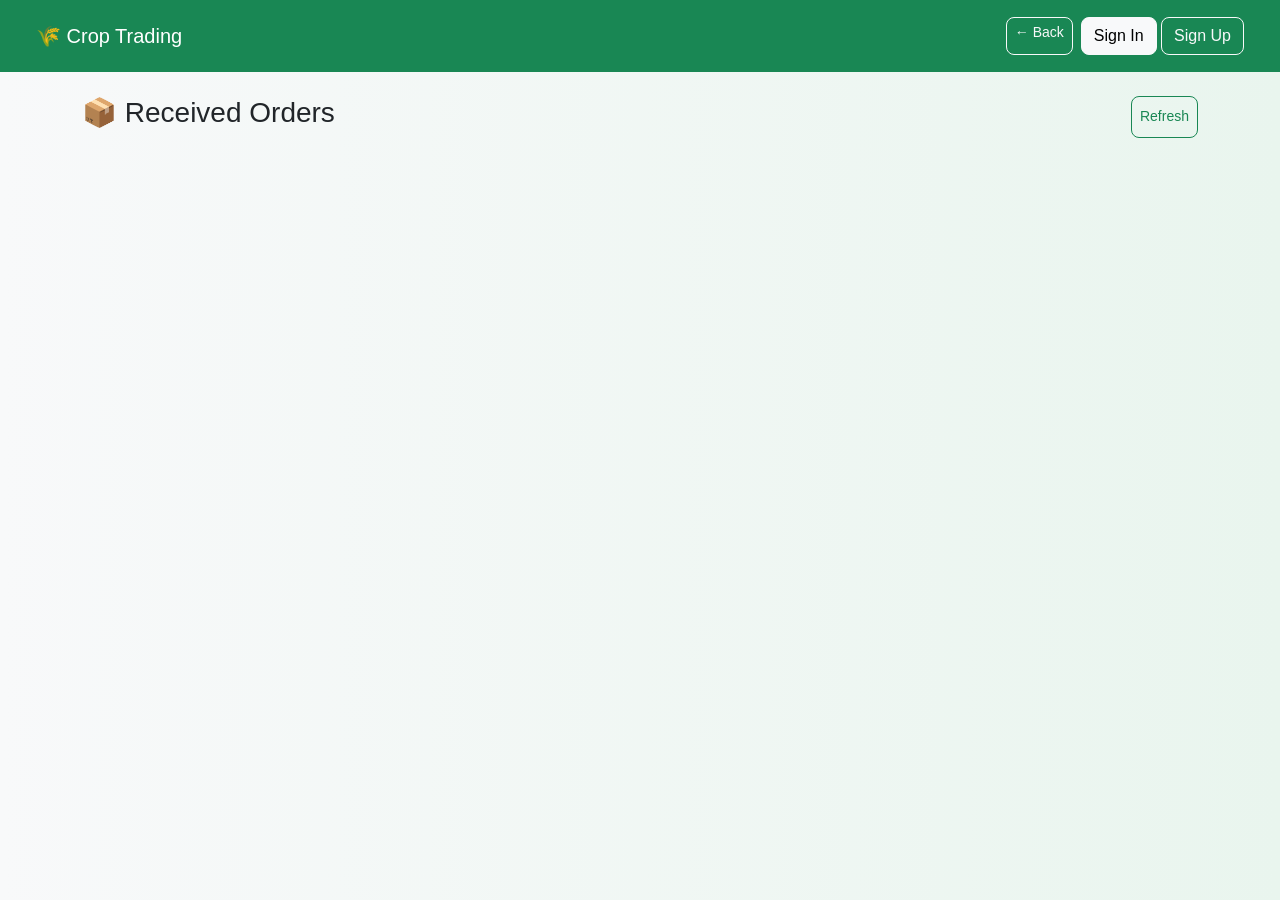
==== frontend/farmer-orders.html @ 573616f2 "Added farmer orders UI + login fix + navbar update" ====
<!DOCTYPE html>
<html>

<head>
    <title>Farmer Orders</title>

    <link href="https://cdn.jsdelivr.net/npm/bootstrap@5.3.3/dist/css/bootstrap.min.css" rel="stylesheet">
    <link rel="stylesheet" href="css/farmer.css">
</head>

<body onload="initPage()">

    <!-- NAVBAR -->
    <nav class="navbar navbar-dark bg-success px-4 py-3">
        <div class="container-fluid">

            <a class="navbar-brand" href="farmer.html">🌾 Crop Trading</a>

            <div class="ms-auto d-flex gap-2">

                <a href="farmer.html" class="btn btn-outline-light btn-sm">
                    ← Back
                </a>

                <div id="nav-right"></div>

            </div>

        </div>
    </nav>

    <!-- MAIN -->
    <div class="container mt-4">

        <div class="d-flex justify-content-between">
            <h3>📦 Received Orders</h3>

            <button class="btn btn-outline-success btn-sm" onclick="loadFarmerOrders()">
                Refresh
            </button>
        </div>

        <div id="farmer-orders" class="row g-4 mt-2"></div>

    </div>

    <script>
        function initPage() {
            loadNavbar();
            loadFarmerOrders();
        }
    </script>

    <script src="js/config.js"></script>    
    <script src="js/auth.js"></script>
    <script src="js/farmerOrders.js"></script>

</body>

</html>
---- frontend/css/farmer.css ----
body {
    font-family: 'Poppins', sans-serif;
    background: linear-gradient(to right, #f8f9fa, #e9f5ee);
}

.card {
    border: none;
    border-radius: 12px;
    transition: 0.3s;
}

.card:hover {
    transform: translateY(-5px);
}

.form-control {
    border-radius: 8px;
}

.btn {
    border-radius: 8px;
}

.dropdown-menu {
    width: 220px;
    border-radius: 10px;
}
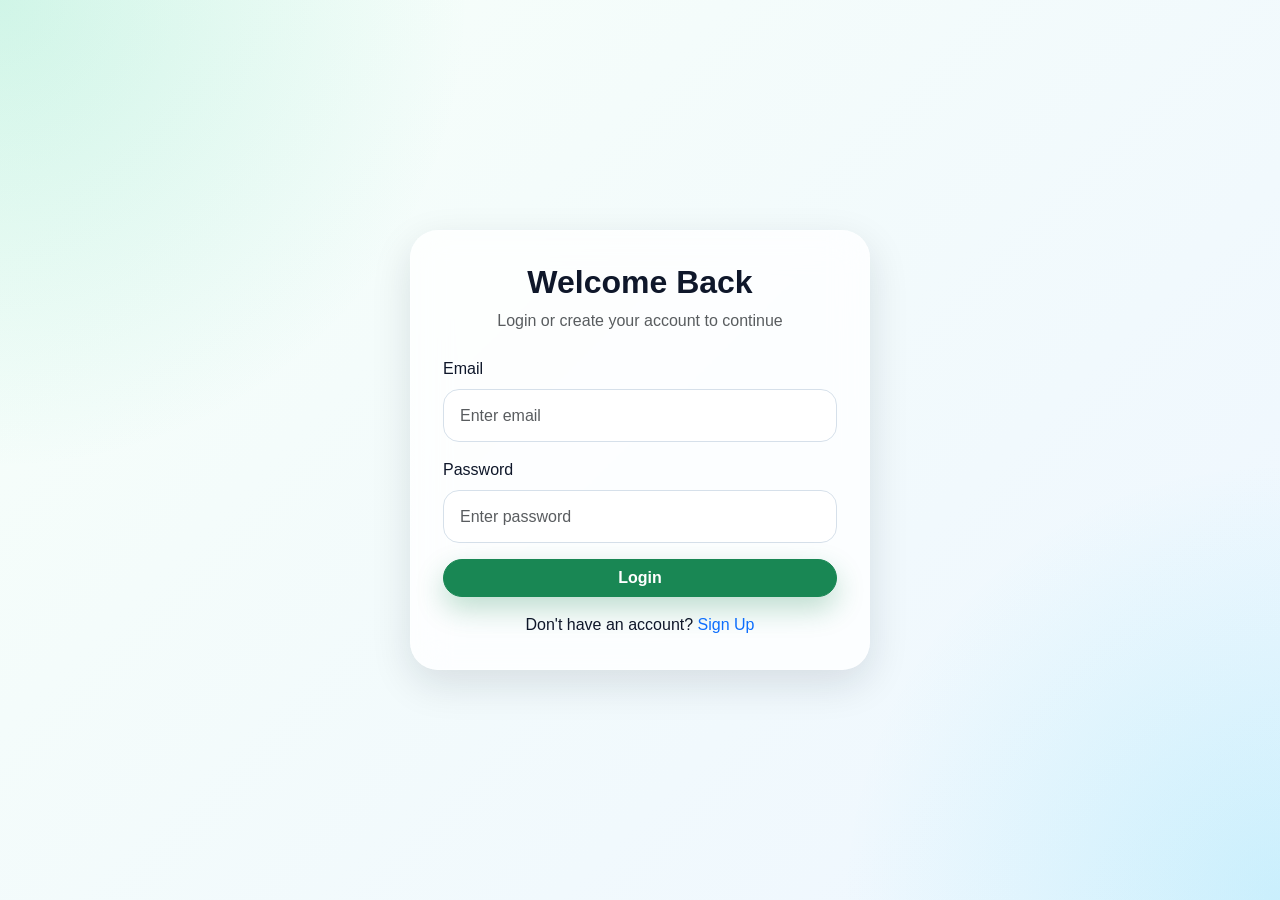
==== commit 9ca285e4: "fix: update farmer and salesman order flows Fix farmer order approval and rejection flow. Update fro" ====
--- a/frontend/farmer-orders.html
+++ b/frontend/farmer-orders.html
@@ -1,60 +1,66 @@
 <!DOCTYPE html>
-<html>
+<html lang="en">
 
 <head>
-    <title>Farmer Orders</title>
-
-    <link href="https://cdn.jsdelivr.net/npm/bootstrap@5.3.3/dist/css/bootstrap.min.css" rel="stylesheet">
-    <link rel="stylesheet" href="css/farmer.css">
+  <meta charset="UTF-8" />
+  <meta name="viewport" content="width=device-width, initial-scale=1.0" />
+  <title>Farmer Orders</title>
+  <link href="https://cdn.jsdelivr.net/npm/bootstrap@5.3.3/dist/css/bootstrap.min.css" rel="stylesheet">
+  <link href="https://unpkg.com/aos@2.3.1/dist/aos.css" rel="stylesheet">
+  <link rel="stylesheet" href="css/style.css">
 </head>
 
-<body onload="initPage()">
+<body onload="checkFarmer()">
+  <nav class="navbar navbar-expand-lg navbar-dark sticky-top navbar-glass shadow">
+    <div class="container">
+      <a class="navbar-brand fw-bold" href="index.html">🌾 Crop Trading</a>
+      <div id="nav-right"></div>
+    </div>
+  </nav>
 
-    <!-- NAVBAR -->
-    <nav class="navbar navbar-dark bg-success px-4 py-3">
-        <div class="container-fluid">
+  <header class="page-header">
+    <div class="container">
+      <div class="glass-card p-4" data-aos="fade-up">
+        <span class="badge badge-soft-success rounded-pill px-3 py-2">Farmer Orders</span>
+        <h1 class="page-title mt-3">Incoming Orders</h1>
+        <p class="page-subtitle mb-0">Accept or reject incoming requests from salesmen and manage stock efficiently.</p>
+      </div>
+    </div>
+  </header>
 
-            <a class="navbar-brand" href="farmer.html">🌾 Crop Trading</a>
+  <section class="section-space pt-4">
+    <div class="container">
+      <div class="row g-4" id="farmer-orders"></div>
+    </div>
+  </section>
 
-            <div class="ms-auto d-flex gap-2">
+  <footer class="footer text-center">
+    <div class="container">Farmer Orders • Crop Trading Platform</div>
+  </footer>
 
-                <a href="farmer.html" class="btn btn-outline-light btn-sm">
-                    ← Back
-                </a>
+  <div class="toast-container position-fixed top-0 end-0 p-3">
+    <div id="liveToast" class="toast align-items-center text-white border-0 bg-success" role="alert">
+      <div class="d-flex">
+        <div class="toast-body" id="toast-message">Done</div>
+        <button type="button" class="btn-close btn-close-white me-2 m-auto" data-bs-dismiss="toast"></button>
+      </div>
+    </div>
+  </div>
 
-                <div id="nav-right"></div>
-
-            </div>
-
-        </div>
-    </nav>
-
-    <!-- MAIN -->
-    <div class="container mt-4">
-
-        <div class="d-flex justify-content-between">
-            <h3>📦 Received Orders</h3>
-
-            <button class="btn btn-outline-success btn-sm" onclick="loadFarmerOrders()">
-                Refresh
-            </button>
-        </div>
-
-        <div id="farmer-orders" class="row g-4 mt-2"></div>
-
-    </div>
-
-    <script>
-        function initPage() {
-            loadNavbar();
-            loadFarmerOrders();
-        }
-    </script>
-
-    <script src="js/config.js"></script>    
-    <script src="js/auth.js"></script>
-    <script src="js/farmerOrders.js"></script>
-
+  <script src="https://cdn.jsdelivr.net/npm/bootstrap@5.3.3/dist/js/bootstrap.bundle.min.js"></script>
+  <script src="https://unpkg.com/aos@2.3.1/dist/aos.js"></script>
+  <script src="js/config.js"></script>
+  <script src="js/auth.js"></script>
+  <script src="js/navbar.js"></script>
+  <script src="js/notification.js"></script>
+  <script src="js/crops.js"></script>
+  <script src="js/farmerOrders.js"></script>
+  <script>
+    AOS.init({ duration: 900, once: true });
+    loadNavbar();
+    loadFarmerOrders();
+    loadStats();
+  </script>
 </body>
 
 </html>
--- a/frontend/css/style.css
+++ b/frontend/css/style.css
@@ -0,0 +1,322 @@
+@import url("https://cdn.jsdelivr.net/npm/bootstrap-icons@1.11.3/font/bootstrap-icons.css");
+
+:root {
+  --primary: #198754;
+  --primary-2: #20c997;
+  --primary-3: #0dcaf0;
+  --dark: #0f172a;
+  --dark-2: #1e293b;
+  --muted: #64748b;
+  --light: rgba(255, 255, 255, 0.78);
+  --line: rgba(255, 255, 255, 0.28);
+  --shadow: 0 14px 40px rgba(15, 23, 42, 0.12);
+  --shadow-lg: 0 18px 50px rgba(15, 23, 42, 0.18);
+  --radius: 24px;
+  --radius-sm: 16px;
+}
+
+* {
+  box-sizing: border-box;
+}
+
+html {
+  scroll-behavior: smooth;
+}
+
+body {
+  font-family: "Segoe UI", Arial, sans-serif;
+  min-height: 100vh;
+  color: var(--dark);
+  background:
+    radial-gradient(circle at top left, rgba(32, 201, 151, 0.18), transparent 30%),
+    radial-gradient(circle at right bottom, rgba(13, 202, 240, 0.16), transparent 28%),
+    linear-gradient(135deg, #f7fff9, #eef6ff);
+}
+
+a {
+  text-decoration: none;
+}
+
+.navbar-glass {
+  background: rgba(25, 135, 84, 0.78) !important;
+  backdrop-filter: blur(12px);
+  -webkit-backdrop-filter: blur(12px);
+}
+
+.glass-card {
+  background: var(--light);
+  border: 1px solid var(--line);
+  backdrop-filter: blur(18px);
+  -webkit-backdrop-filter: blur(18px);
+  box-shadow: var(--shadow);
+  border-radius: var(--radius);
+}
+
+.section-space {
+  padding: 72px 0;
+}
+
+.section-title {
+  font-size: clamp(2rem, 5vw, 3rem);
+  font-weight: 800;
+  margin-bottom: 10px;
+}
+
+.section-subtitle {
+  color: var(--muted);
+  max-width: 700px;
+}
+
+.hero-section {
+  padding: 88px 0 56px;
+}
+
+.hero-title {
+  font-size: clamp(2.5rem, 5vw, 4.8rem);
+  line-height: 1.08;
+  font-weight: 900;
+}
+
+.hero-subtitle {
+  font-size: 1.08rem;
+  color: var(--muted);
+  max-width: 620px;
+}
+
+.text-gradient {
+  background: linear-gradient(135deg, #198754, #20c997, #0dcaf0);
+  -webkit-background-clip: text;
+  background-clip: text;
+  -webkit-text-fill-color: transparent;
+}
+
+.btn-glow {
+  border-radius: 999px;
+  font-weight: 700;
+  box-shadow: 0 12px 28px rgba(25, 135, 84, 0.28);
+  transition: 0.3s ease;
+}
+
+.btn-glow:hover {
+  transform: translateY(-2px);
+  box-shadow: 0 16px 34px rgba(25, 135, 84, 0.36);
+}
+
+.btn-soft {
+  border-radius: 999px;
+  padding-inline: 20px;
+}
+
+.stat-card,
+.feature-card,
+.crop-card,
+.order-card,
+.form-card,
+.chart-card {
+  border-radius: var(--radius);
+  transition: transform 0.35s ease, box-shadow 0.35s ease;
+}
+
+.stat-card:hover,
+.feature-card:hover,
+.crop-card:hover,
+.order-card:hover,
+.form-card:hover,
+.chart-card:hover {
+  transform: translateY(-6px);
+  box-shadow: var(--shadow-lg);
+}
+
+.stat-icon,
+.feature-icon {
+  width: 58px;
+  height: 58px;
+  display: grid;
+  place-items: center;
+  border-radius: 18px;
+  font-size: 1.4rem;
+  color: #fff;
+  background: linear-gradient(135deg, #198754, #20c997);
+  box-shadow: 0 10px 25px rgba(25, 135, 84, 0.24);
+}
+
+.feature-card {
+  padding: 28px;
+  height: 100%;
+}
+
+.stat-card {
+  padding: 1.5rem;
+  height: 100%;
+}
+
+.stat-number {
+  font-size: 2rem;
+  font-weight: 800;
+}
+
+.crop-card img,
+.order-card img {
+  border-top-left-radius: var(--radius);
+  border-top-right-radius: var(--radius);
+}
+
+.crop-image-wrap {
+  position: relative;
+}
+
+.crop-overlay {
+  position: absolute;
+  inset: 0;
+  background: linear-gradient(to top, rgba(15, 23, 42, 0.28), transparent 60%);
+}
+
+.search-panel,
+.form-card,
+.chart-card {
+  padding: 26px;
+}
+
+.form-control,
+.form-select {
+  border-radius: 16px;
+  border: 1px solid #d6e0ea;
+  padding: 0.85rem 1rem;
+  box-shadow: none !important;
+}
+
+.form-control:focus,
+.form-select:focus {
+  border-color: #20c997;
+  box-shadow: 0 0 0 0.2rem rgba(32, 201, 151, 0.15) !important;
+}
+
+.auth-wrap {
+  min-height: 100vh;
+  display: grid;
+  place-items: center;
+  padding: 24px;
+}
+
+.auth-card {
+  width: 100%;
+  max-width: 460px;
+  padding: 2rem;
+  border-radius: 28px;
+}
+
+.page-header {
+  padding: 52px 0 16px;
+}
+
+.page-title {
+  font-size: clamp(2rem, 4vw, 3rem);
+  font-weight: 800;
+}
+
+.page-subtitle {
+  color: var(--muted);
+}
+
+.footer {
+  padding: 30px 0;
+  color: var(--muted);
+}
+
+.toast {
+  border-radius: 16px;
+}
+
+.badge-soft-success {
+  background: rgba(25, 135, 84, 0.12);
+  color: #198754;
+}
+
+.badge-soft-info {
+  background: rgba(13, 202, 240, 0.12);
+  color: #0c7da0;
+}
+
+.badge-soft-warning {
+  background: rgba(255, 193, 7, 0.18);
+  color: #9a6b00;
+}
+
+.floating-badge {
+  animation: floatY 3s ease-in-out infinite;
+}
+
+.blur-orb {
+  position: absolute;
+  border-radius: 50%;
+  filter: blur(40px);
+  opacity: 0.45;
+  z-index: -1;
+}
+
+.orb-1 {
+  width: 180px;
+  height: 180px;
+  background: rgba(32, 201, 151, 0.35);
+  top: -20px;
+  left: -30px;
+}
+
+.orb-2 {
+  width: 160px;
+  height: 160px;
+  background: rgba(13, 202, 240, 0.28);
+  right: -20px;
+  bottom: -30px;
+}
+
+.empty-box {
+  padding: 40px 20px;
+  text-align: center;
+  color: var(--muted);
+}
+
+.table-lite {
+  width: 100%;
+}
+
+.table-lite tr:not(:last-child) {
+  border-bottom: 1px solid rgba(100, 116, 139, 0.14);
+}
+
+.table-lite td {
+  padding: 12px 0;
+}
+
+.quick-links a {
+  min-width: 180px;
+}
+
+@keyframes floatY {
+
+  0%,
+  100% {
+    transform: translateY(0px);
+  }
+
+  50% {
+    transform: translateY(-8px);
+  }
+}
+
+@media (max-width: 768px) {
+  .hero-section {
+    padding-top: 60px;
+  }
+
+  .section-space {
+    padding: 54px 0;
+  }
+
+  .search-panel,
+  .form-card,
+  .chart-card,
+  .feature-card {
+    padding: 20px;
+  }
+}
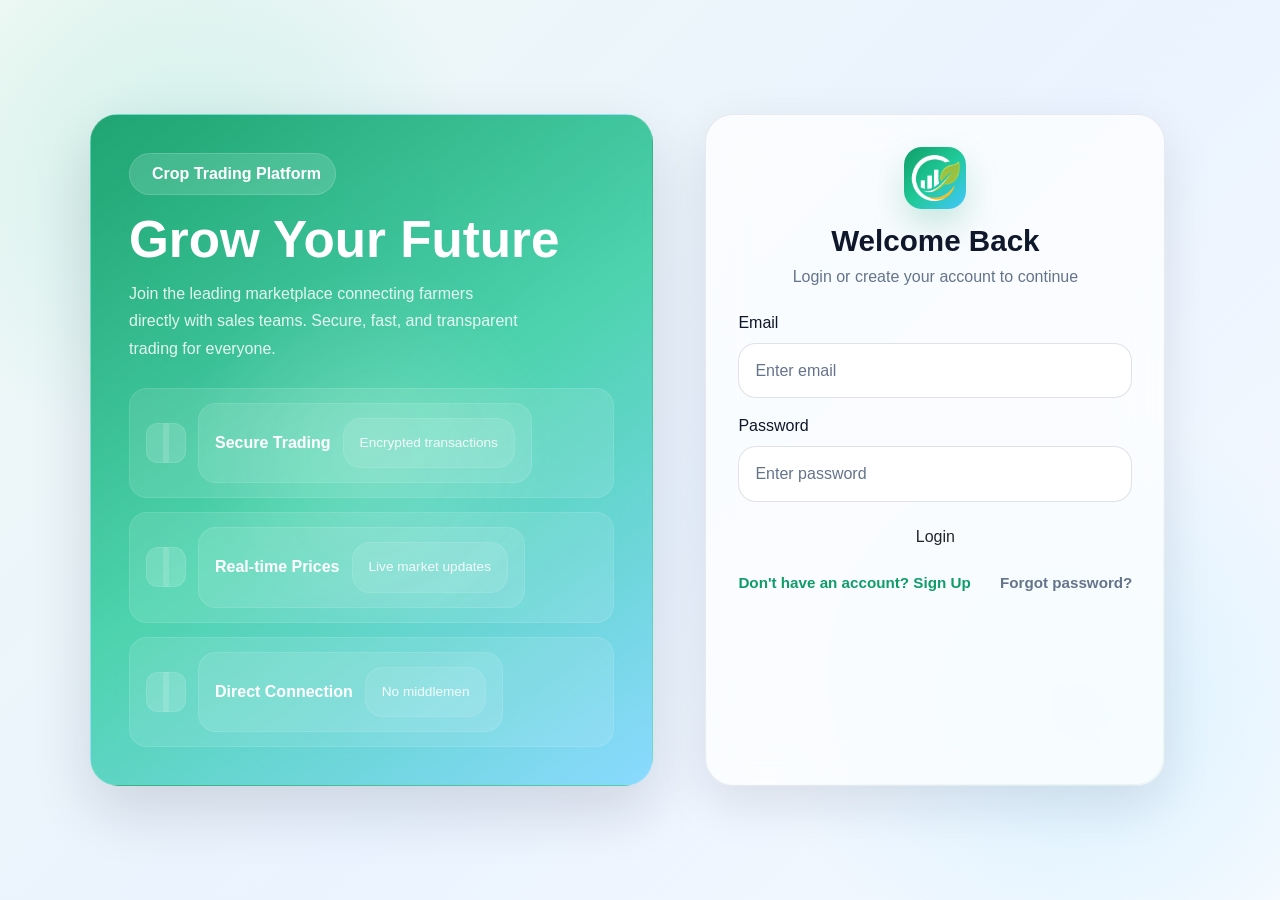
==== commit 1f3d18c0: "feat: Added custom logo & implemented full dark mode with glassy UI effects" ====
--- a/frontend/farmer-orders.html
+++ b/frontend/farmer-orders.html
@@ -5,6 +5,9 @@
   <meta charset="UTF-8" />
   <meta name="viewport" content="width=device-width, initial-scale=1.0" />
   <title>Farmer Orders</title>
+  <!-- <link rel="icon" type="image/x-icon" href="favicon.ico"> -->
+  <!-- or if using PNG -->
+  <link rel="icon" type="image/png" href="images/logo.png">
   <link href="https://cdn.jsdelivr.net/npm/bootstrap@5.3.3/dist/css/bootstrap.min.css" rel="stylesheet">
   <link href="https://unpkg.com/aos@2.3.1/dist/aos.css" rel="stylesheet">
   <link rel="stylesheet" href="css/style.css">
@@ -13,7 +16,14 @@
 <body onload="checkFarmer()">
   <nav class="navbar navbar-expand-lg navbar-dark sticky-top navbar-glass shadow">
     <div class="container">
-      <a class="navbar-brand fw-bold" href="index.html">🌾 Crop Trading</a>
+      <!-- <a class="navbar-brand fw-bold" href="index.html">🌾 Crop Trading</a> -->
+      <a class="navbar-brand fw-bold" href="index.html">
+        <img src="images/logo.png" alt="Crop Trading Logo" height="30">
+        <span class="logo-text">
+          <span class="logo-crop">Crop</span>
+          <span class="logo-trading">Trading</span>
+        </span>
+      </a>
       <div id="nav-right"></div>
     </div>
   </nav>
@@ -61,6 +71,14 @@
     loadFarmerOrders();
     loadStats();
   </script>
+
+  <!--    -->
+  <script>
+    document.documentElement.setAttribute(
+      "data-theme",
+      localStorage.getItem("theme") || "light"
+    );
+  </script>
 </body>
 
 </html>
--- a/frontend/css/style.css
+++ b/frontend/css/style.css
@@ -1,21 +1,111 @@
 @import url("https://cdn.jsdelivr.net/npm/bootstrap-icons@1.11.3/font/bootstrap-icons.css");
 
+/* =========================================================
+   CROP TRADING — MODERN UI SYSTEM
+   Cleaned, deduplicated, dark-mode safe, animated
+========================================================= */
+
+/* =========================================================
+   1. THEME TOKENS
+========================================================= */
 :root {
-  --primary: #198754;
-  --primary-2: #20c997;
-  --primary-3: #0dcaf0;
-  --dark: #0f172a;
-  --dark-2: #1e293b;
+  --brand-1: #0f9d67;
+  --brand-2: #20c997;
+  --brand-3: #44d7b6;
+  --accent: #43c6ff;
+  --accent-2: #7c9cff;
+
+  --bg-1: #eef8f4;
+  --bg-2: #eaf3ff;
+  --bg-3: #f8fbff;
+
+  --surface: rgba(255, 255, 255, 0.72);
+  --surface-2: rgba(255, 255, 255, 0.88);
+  --surface-3: rgba(255, 255, 255, 0.58);
+
+  --text: #0f172a;
+  --text-soft: #334155;
   --muted: #64748b;
-  --light: rgba(255, 255, 255, 0.78);
-  --line: rgba(255, 255, 255, 0.28);
-  --shadow: 0 14px 40px rgba(15, 23, 42, 0.12);
-  --shadow-lg: 0 18px 50px rgba(15, 23, 42, 0.18);
-  --radius: 24px;
-  --radius-sm: 16px;
-}
-
-* {
+
+  --border: rgba(15, 23, 42, 0.08);
+  --border-strong: rgba(15, 23, 42, 0.14);
+
+  --navbar-bg: rgba(7, 20, 33, 0.72);
+  --navbar-border: rgba(255, 255, 255, 0.08);
+
+  --input-bg: rgba(255, 255, 255, 0.84);
+  --input-border: rgba(15, 23, 42, 0.09);
+
+  --success-soft: rgba(15, 157, 103, 0.12);
+  --info-soft: rgba(67, 198, 255, 0.12);
+  --warning-soft: rgba(255, 193, 7, 0.14);
+  --danger-soft: rgba(220, 53, 69, 0.12);
+
+  --shadow-sm: 0 8px 20px rgba(15, 23, 42, 0.06);
+  --shadow-md: 0 16px 40px rgba(15, 23, 42, 0.10);
+  --shadow-lg: 0 24px 60px rgba(15, 23, 42, 0.16);
+
+  --radius-xs: 14px;
+  --radius-sm: 18px;
+  --radius-md: 24px;
+  --radius-lg: 30px;
+  --radius-xl: 40px;
+
+  --ease: cubic-bezier(0.16, 1, 0.3, 1);
+  --ease-bounce: cubic-bezier(0.2, 0.8, 0.2, 1.1);
+  --t-fast: 180ms var(--ease);
+  --t-med: 280ms var(--ease);
+  --t-slow: 420ms var(--ease);
+
+  --page-bg:
+    radial-gradient(circle at 10% 10%, rgba(32, 201, 151, 0.16), transparent 22%),
+    radial-gradient(circle at 90% 85%, rgba(67, 198, 255, 0.16), transparent 24%),
+    linear-gradient(135deg, var(--bg-1), var(--bg-2) 55%, var(--bg-3));
+}
+
+[data-theme="dark"] {
+  --bg-1: #07111d;
+  --bg-2: #0b1524;
+  --bg-3: #101b2d;
+
+  --surface: rgba(12, 22, 36, 0.68);
+  --surface-2: rgba(13, 24, 39, 0.88);
+  --surface-3: rgba(18, 29, 46, 0.56);
+
+  --text: #e6edf7;
+  --text-soft: #c9d5e6;
+  --muted: #93a4bb;
+
+  --border: rgba(255, 255, 255, 0.08);
+  --border-strong: rgba(255, 255, 255, 0.14);
+
+  --navbar-bg: rgba(5, 12, 22, 0.76);
+  --navbar-border: rgba(255, 255, 255, 0.06);
+
+  --input-bg: rgba(14, 24, 38, 0.90);
+  --input-border: rgba(255, 255, 255, 0.08);
+
+  --success-soft: rgba(15, 157, 103, 0.18);
+  --info-soft: rgba(67, 198, 255, 0.16);
+  --warning-soft: rgba(255, 193, 7, 0.16);
+  --danger-soft: rgba(220, 53, 69, 0.16);
+
+  --shadow-sm: 0 10px 26px rgba(0, 0, 0, 0.18);
+  --shadow-md: 0 18px 48px rgba(0, 0, 0, 0.28);
+  --shadow-lg: 0 30px 80px rgba(0, 0, 0, 0.38);
+
+  --page-bg:
+    radial-gradient(circle at 12% 10%, rgba(32, 201, 151, 0.10), transparent 22%),
+    radial-gradient(circle at 88% 82%, rgba(67, 198, 255, 0.10), transparent 24%),
+    linear-gradient(135deg, var(--bg-1), var(--bg-2) 50%, var(--bg-3));
+}
+
+/* =========================================================
+   2. RESET + GLOBAL
+========================================================= */
+*,
+*::before,
+*::after {
   box-sizing: border-box;
 }
 
@@ -24,107 +114,376 @@
 }
 
 body {
+  margin: 0;
+  min-height: 100vh;
   font-family: "Segoe UI", Arial, sans-serif;
-  min-height: 100vh;
-  color: var(--dark);
-  background:
-    radial-gradient(circle at top left, rgba(32, 201, 151, 0.18), transparent 30%),
-    radial-gradient(circle at right bottom, rgba(13, 202, 240, 0.16), transparent 28%),
-    linear-gradient(135deg, #f7fff9, #eef6ff);
+  color: var(--text);
+  background: var(--page-bg);
+  background-attachment: fixed;
+  transition: background var(--t-slow), color var(--t-slow);
+  overflow-x: hidden;
 }
 
 a {
   text-decoration: none;
-}
-
-.navbar-glass {
-  background: rgba(25, 135, 84, 0.78) !important;
-  backdrop-filter: blur(12px);
-  -webkit-backdrop-filter: blur(12px);
-}
-
-.glass-card {
-  background: var(--light);
-  border: 1px solid var(--line);
-  backdrop-filter: blur(18px);
-  -webkit-backdrop-filter: blur(18px);
-  box-shadow: var(--shadow);
-  border-radius: var(--radius);
-}
-
-.section-space {
-  padding: 72px 0;
+  color: inherit;
+  transition: color var(--t-fast), transform var(--t-fast), opacity var(--t-fast);
+}
+
+img {
+  display: block;
+  max-width: 100%;
+}
+
+::selection {
+  background: rgba(32, 201, 151, 0.24);
+  color: var(--text);
+}
+
+.text-muted,
+.section-subtitle,
+.hero-subtitle,
+.page-subtitle,
+.footer,
+.profile-meta p,
+.team-desc {
+  color: var(--muted) !important;
+}
+
+.section-title,
+.page-title,
+.hero-title,
+.profile-meta h1,
+.profile-hero-text h2,
+.team-name {
+  color: var(--text);
+  letter-spacing: -0.03em;
 }
 
 .section-title {
   font-size: clamp(2rem, 5vw, 3rem);
   font-weight: 800;
   margin-bottom: 10px;
-}
-
-.section-subtitle {
-  color: var(--muted);
-  max-width: 700px;
-}
-
-.hero-section {
-  padding: 88px 0 56px;
+  line-height: 1.05;
+}
+
+.page-title {
+  font-size: clamp(1.8rem, 4vw, 2.8rem);
+  font-weight: 800;
 }
 
 .hero-title {
-  font-size: clamp(2.5rem, 5vw, 4.8rem);
-  line-height: 1.08;
+  font-size: clamp(2.7rem, 6vw, 5rem);
+  line-height: 1.02;
   font-weight: 900;
 }
 
 .hero-subtitle {
-  font-size: 1.08rem;
-  color: var(--muted);
+  font-size: 1.06rem;
   max-width: 620px;
 }
 
 .text-gradient {
-  background: linear-gradient(135deg, #198754, #20c997, #0dcaf0);
+  background: linear-gradient(135deg, var(--brand-1), var(--brand-2), var(--accent));
   -webkit-background-clip: text;
   background-clip: text;
   -webkit-text-fill-color: transparent;
 }
 
-.btn-glow {
+/* =========================================================
+   3. MODERN NAVBAR + BRAND
+========================================================= */
+.navbar,
+.navbar-glass {
+  background: var(--navbar-bg) !important;
+  backdrop-filter: blur(18px);
+  -webkit-backdrop-filter: blur(18px);
+  border-bottom: 1px solid var(--navbar-border);
+  box-shadow: 0 8px 30px rgba(0, 0, 0, 0.10);
+}
+
+.navbar-brand {
+  display: inline-flex;
+  align-items: center;
+  gap: 12px;
+  padding: 0;
+}
+
+.logo-mark {
+  width: 42px;
+  height: 42px;
+  border-radius: 14px;
+  display: grid;
+  place-items: center;
+  color: #fff;
+  font-size: 1.15rem;
+  background: linear-gradient(135deg, var(--brand-1), var(--brand-2), var(--accent));
+  box-shadow: 0 10px 24px rgba(32, 201, 151, 0.28);
+  position: relative;
+  overflow: hidden;
+}
+
+.logo-mark::before {
+  content: "";
+  position: absolute;
+  inset: -40%;
+  background: linear-gradient(120deg, transparent 30%, rgba(255,255,255,0.35), transparent 70%);
+  transform: translateX(-120%) rotate(12deg);
+  animation: logoShine 4.5s ease-in-out infinite;
+}
+
+.logo-text {
+  display: inline-flex;
+  align-items: baseline;
+  gap: 6px;
+  margin-left: 0;
+  font-size: 1.35rem;
+  line-height: 1;
+  letter-spacing: -0.03em;
+}
+
+.logo-crop {
+  color: #ffffff;
+  font-weight: 800;
+}
+
+.logo-trading {
+  color: #f4ad29;
+  font-weight: 800;
+}
+
+.navbar .navbar-nav {
+  gap: 0.25rem;
+}
+
+.navbar .navbar-nav .nav-link {
+  position: relative;
+  color: rgba(255, 255, 255, 0.84);
+  font-weight: 600;
+  padding: 0.72rem 1rem;
   border-radius: 999px;
-  font-weight: 700;
-  box-shadow: 0 12px 28px rgba(25, 135, 84, 0.28);
-  transition: 0.3s ease;
-}
-
-.btn-glow:hover {
-  transform: translateY(-2px);
-  box-shadow: 0 16px 34px rgba(25, 135, 84, 0.36);
-}
-
-.btn-soft {
+}
+
+.navbar .navbar-nav .nav-link::after {
+  content: "";
+  position: absolute;
+  left: 14px;
+  right: 14px;
+  bottom: 8px;
+  height: 2px;
   border-radius: 999px;
-  padding-inline: 20px;
-}
-
+  background: linear-gradient(90deg, var(--brand-2), var(--accent));
+  transform: scaleX(0);
+  transform-origin: center;
+  transition: transform var(--t-med);
+}
+
+.navbar .navbar-nav .nav-link:hover,
+.navbar .navbar-nav .nav-link.active {
+  color: #fff;
+  background: rgba(255, 255, 255, 0.06);
+}
+
+.navbar .navbar-nav .nav-link:hover::after,
+.navbar .navbar-nav .nav-link.active::after {
+  transform: scaleX(1);
+}
+
+.navbar .navbar-toggler {
+  color: #fff;
+  border: 1px solid rgba(255, 255, 255, 0.14);
+  border-radius: 14px;
+  padding: 0.45rem 0.7rem;
+  box-shadow: none;
+}
+
+.navbar .navbar-toggler:focus {
+  box-shadow: 0 0 0 0.2rem rgba(32, 201, 151, 0.18);
+}
+
+@media (max-width: 991.98px) {
+  .navbar .navbar-collapse {
+    margin-top: 12px;
+    padding: 14px;
+    border-radius: 20px;
+    background: rgba(8, 16, 28, 0.58);
+    backdrop-filter: blur(16px);
+    -webkit-backdrop-filter: blur(16px);
+    border: 1px solid rgba(255, 255, 255, 0.10);
+    animation: fadeDown 260ms var(--ease);
+  }
+
+  .logo-text {
+    font-size: 1.15rem;
+  }
+}
+
+/* =========================================================
+   4. GLASS CARDS
+========================================================= */
+.glass-card,
+.profile-card,
 .stat-card,
 .feature-card,
 .crop-card,
 .order-card,
 .form-card,
-.chart-card {
-  border-radius: var(--radius);
-  transition: transform 0.35s ease, box-shadow 0.35s ease;
-}
-
+.chart-card,
+.team-card {
+  background: var(--surface);
+  border: 1px solid var(--border);
+  backdrop-filter: blur(18px);
+  -webkit-backdrop-filter: blur(18px);
+  box-shadow: var(--shadow-md);
+  border-radius: var(--radius-md);
+  transition:
+    transform var(--t-med),
+    box-shadow var(--t-med),
+    border-color var(--t-med),
+    background var(--t-slow);
+  position: relative;
+}
+
+.glass-card::before,
+.profile-card::before,
+.feature-card::before,
+.chart-card::before,
+.team-card::before {
+  content: "";
+  position: absolute;
+  inset: 0;
+  border-radius: inherit;
+  padding: 1px;
+  background: linear-gradient(
+    135deg,
+    rgba(255,255,255,0.18),
+    rgba(255,255,255,0.02),
+    rgba(32,201,151,0.10)
+  );
+  -webkit-mask: linear-gradient(#000 0 0) content-box, linear-gradient(#000 0 0);
+  mask: linear-gradient(#000 0 0) content-box, linear-gradient(#000 0 0);
+  -webkit-mask-composite: xor;
+  mask-composite: exclude;
+  pointer-events: none;
+}
+
+.glass-card:hover,
+.profile-card:hover,
 .stat-card:hover,
 .feature-card:hover,
 .crop-card:hover,
 .order-card:hover,
 .form-card:hover,
-.chart-card:hover {
-  transform: translateY(-6px);
+.chart-card:hover,
+.team-card:hover {
+  transform: translateY(-7px);
   box-shadow: var(--shadow-lg);
+  border-color: var(--border-strong);
+}
+
+/* =========================================================
+   5. LAYOUT SPACING
+========================================================= */
+.section-space {
+  padding: 72px 0;
+}
+
+.hero-section {
+  padding: 88px 0 56px;
+}
+
+.page-header {
+  padding: 52px 0 16px;
+}
+
+.search-panel,
+.form-card,
+.chart-card {
+  padding: 26px;
+}
+
+.feature-card {
+  padding: 28px;
+  height: 100%;
+}
+
+.stat-card {
+  padding: 1.5rem;
+  height: 100%;
+}
+
+.empty-box {
+  padding: 40px 20px;
+  text-align: center;
+  color: var(--muted);
+}
+
+/* =========================================================
+   6. BUTTONS
+========================================================= */
+.btn-glow,
+.btn-save,
+.bg-profile {
+  color: #fff;
+  border: none;
+  background: linear-gradient(135deg, var(--brand-1), var(--brand-2));
+  box-shadow: 0 14px 34px rgba(15, 157, 103, 0.26);
+}
+
+.btn-glow,
+.btn-save,
+.btn-edit {
+  border-radius: 999px;
+  padding: 12px 22px;
+  font-weight: 700;
+  transition:
+    transform var(--t-med),
+    box-shadow var(--t-med),
+    filter var(--t-med),
+    background var(--t-med);
+}
+
+.btn-glow:hover,
+.btn-save:hover,
+.btn-edit:hover {
+  transform: translateY(-2px);
+  filter: brightness(1.04);
+}
+
+.btn-glow:hover,
+.btn-save:hover {
+  box-shadow: 0 18px 38px rgba(15, 157, 103, 0.32);
+}
+
+.btn-edit {
+  background: rgba(120, 130, 145, 0.92);
+  color: #fff;
+  border: none;
+}
+
+.btn-edit.active {
+  background: linear-gradient(135deg, var(--brand-1), var(--brand-2));
+}
+
+.btn-soft {
+  border-radius: 999px;
+  padding-inline: 20px;
+}
+
+.btn-light {
+  background: rgba(255, 255, 255, 0.08) !important;
+  color: var(--text) !important;
+  border: 1px solid var(--border) !important;
+  backdrop-filter: blur(10px);
+}
+
+/* =========================================================
+   7. ICON BLOCKS + STATS
+========================================================= */
+.stat-number {
+  font-size: 2rem;
+  font-weight: 800;
+  color: var(--text);
 }
 
 .stat-icon,
@@ -134,31 +493,366 @@
   display: grid;
   place-items: center;
   border-radius: 18px;
-  font-size: 1.4rem;
+  font-size: 1.35rem;
   color: #fff;
-  background: linear-gradient(135deg, #198754, #20c997);
-  box-shadow: 0 10px 25px rgba(25, 135, 84, 0.24);
-}
-
-.feature-card {
-  padding: 28px;
+  background: linear-gradient(135deg, var(--brand-1), var(--brand-2), var(--accent));
+  box-shadow: 0 12px 26px rgba(15, 157, 103, 0.24);
+  transition: transform var(--t-med), box-shadow var(--t-med);
+}
+
+.stat-card:hover .stat-icon,
+.feature-card:hover .feature-icon {
+  transform: rotate(-6deg) scale(1.04);
+  box-shadow: 0 16px 32px rgba(15, 157, 103, 0.30);
+}
+
+/* =========================================================
+   8. FORMS
+========================================================= */
+.form-control,
+.form-select {
+  background: var(--input-bg);
+  color: var(--text);
+  border-radius: 18px;
+  border: 1px solid var(--input-border);
+  padding: 0.92rem 1rem;
+  box-shadow: none !important;
+  transition:
+    border-color var(--t-fast),
+    box-shadow var(--t-fast),
+    background var(--t-slow),
+    color var(--t-slow),
+    transform var(--t-fast);
+}
+
+.form-control::placeholder {
+  color: var(--muted);
+}
+
+.form-control:focus,
+.form-select:focus {
+  background: var(--input-bg);
+  color: var(--text);
+  border-color: rgba(32, 201, 151, 0.85);
+  box-shadow: 0 0 0 0.24rem rgba(32, 201, 151, 0.15) !important;
+  transform: translateY(-1px);
+}
+
+.profile-input-wrap,
+.input-modern {
+  display: flex;
+  align-items: center;
+  gap: 12px;
+  border: 1px solid var(--input-border);
+  background: var(--input-bg);
+  border-radius: 18px;
+  padding: 14px 16px;
+  transition:
+    transform var(--t-fast),
+    border-color var(--t-fast),
+    box-shadow var(--t-fast),
+    background var(--t-slow);
+}
+
+.profile-input-wrap:hover,
+.input-modern:hover {
+  transform: translateY(-1px);
+  border-color: var(--border-strong);
+}
+
+.profile-input-wrap i,
+.input-modern i,
+.profile-input-wrap > i.input-icon {
+  color: var(--brand-1);
+  font-size: 1.05rem;
+}
+
+.profile-input-wrap .form-control,
+.input-modern .form-control {
+  border: none !important;
+  box-shadow: none !important;
+  background: transparent !important;
+  padding: 0;
+  height: auto;
+}
+
+.profile-readonly,
+.locked-field .form-control {
+  background: color-mix(in srgb, var(--surface-2), var(--text) 4%);
+}
+
+.locked-field .form-control {
+  cursor: not-allowed;
+}
+
+/* =========================================================
+   9. DROPDOWN / MODAL
+========================================================= */
+.dropdown-menu,
+.modal-content,
+#editCropModal .modal-content {
+  background: var(--surface-2);
+  color: var(--text);
+  border: 1px solid var(--border);
+  box-shadow: var(--shadow-lg);
+  backdrop-filter: blur(18px);
+  -webkit-backdrop-filter: blur(18px);
+}
+
+.dropdown-item {
+  color: var(--text);
+  border-radius: 12px;
+  transition: background var(--t-fast), transform var(--t-fast);
+}
+
+.dropdown-item:hover {
+  background: rgba(32, 201, 151, 0.10);
+  color: var(--text);
+  transform: translateX(2px);
+}
+
+#editCropModal .form-control:focus {
+  border-color: var(--brand-1);
+  box-shadow: 0 0 0 0.2rem rgba(15, 157, 103, 0.18);
+}
+
+#editCropModal .modal-title {
+  letter-spacing: 0.3px;
+}
+
+/* =========================================================
+   10. PROFILE PAGE
+========================================================= */
+.profile-shell {
+  padding: 2rem;
+  border-radius: var(--radius-md);
+  position: relative;
+  overflow: visible;
+}
+
+.profile-hero {
+  display: flex;
+  align-items: center;
+  gap: 1.5rem;
+  flex-wrap: wrap;
+  margin-bottom: 1.5rem;
+}
+
+.profile-avatar-wrap,
+.profile-image-box {
+  position: relative;
+}
+
+.profile-avatar-box,
+.avatar-box,
+.profile-image {
+  width: 150px;
+  height: 150px;
+  border-radius: 50%;
+}
+
+.profile-avatar-box,
+.avatar-box {
+  position: relative;
+  overflow: hidden;
+  display: flex;
+  align-items: center;
+  justify-content: center;
+  background:
+    radial-gradient(circle at 30% 30%, rgba(255,255,255,0.28), transparent 35%),
+    linear-gradient(135deg, rgba(15,157,103,0.18), rgba(67,198,255,0.12));
+  border: 4px solid rgba(32, 201, 151, 0.16);
+  box-shadow: 0 16px 38px rgba(15, 157, 103, 0.14);
+  transition: transform var(--t-med), box-shadow var(--t-med), border-color var(--t-med);
+}
+
+.profile-avatar-box:hover,
+.avatar-box:hover {
+  transform: scale(1.03) rotate(-1deg);
+  box-shadow: 0 24px 48px rgba(15, 157, 103, 0.18);
+  border-color: rgba(32, 201, 151, 0.28);
+}
+
+.profile-avatar-img,
+.avatar-img {
+  width: 100%;
   height: 100%;
-}
-
-.stat-card {
-  padding: 1.5rem;
+  object-fit: cover;
+}
+
+.profile-avatar-initial,
+.avatar-initial {
+  width: 100%;
   height: 100%;
-}
-
-.stat-number {
+  display: grid;
+  place-items: center;
+  color: var(--brand-1);
+  font-size: 3.4rem;
+  font-weight: 800;
+  line-height: 1;
+}
+
+.profile-avatar-edit,
+.profile-avatar-remove,
+.avatar-edit-btn,
+.avatar-remove-btn,
+.profile-edit-btn {
+  position: absolute;
+  width: 42px;
+  height: 42px;
+  border: none;
+  border-radius: 50%;
+  display: inline-flex;
+  align-items: center;
+  justify-content: center;
+  color: #fff;
+  z-index: 5;
+  box-shadow: 0 10px 20px rgba(0, 0, 0, 0.18);
+  transition: transform var(--t-fast), box-shadow var(--t-fast), filter var(--t-fast);
+}
+
+.profile-avatar-edit,
+.avatar-edit-btn,
+.profile-edit-btn {
+  right: 6px;
+  bottom: 6px;
+  background: linear-gradient(135deg, var(--brand-1), var(--brand-2));
+}
+
+.profile-avatar-remove,
+.avatar-remove-btn {
+  top: 6px;
+  right: 6px;
+  background: linear-gradient(135deg, #dc3545, #ff6b7a);
+}
+
+.profile-avatar-edit:hover,
+.avatar-edit-btn:hover,
+.profile-avatar-remove:hover,
+.avatar-remove-btn:hover,
+.profile-edit-btn:hover {
+  transform: scale(1.08);
+  filter: brightness(1.05);
+}
+
+.profile-meta h1 {
+  margin: 0;
   font-size: 2rem;
   font-weight: 800;
 }
 
+.profile-info {
+  margin-top: 28px;
+  display: grid;
+  gap: 16px;
+}
+
+.info-row {
+  display: flex;
+  align-items: center;
+  gap: 14px;
+  padding: 14px 18px;
+  border-radius: 18px;
+  background: var(--surface-3);
+  border: 1px solid var(--border);
+  transition: transform var(--t-fast), border-color var(--t-fast), background var(--t-fast);
+}
+
+.info-row:hover {
+  transform: translateY(-2px);
+  background: var(--surface);
+  border-color: var(--border-strong);
+}
+
+.info-row i {
+  width: 48px;
+  height: 48px;
+  border-radius: 14px;
+  display: grid;
+  place-items: center;
+  background: linear-gradient(135deg, rgba(15,157,103,0.14), rgba(67,198,255,0.10));
+  color: var(--brand-1);
+}
+
+.profile-tip,
+.profile-tip-box {
+  margin-top: 22px;
+  padding: 16px 18px;
+  border-radius: 20px;
+  background: linear-gradient(135deg, rgba(15,157,103,0.12), rgba(67,198,255,0.08));
+  color: color-mix(in srgb, var(--text), var(--brand-1) 24%);
+  border: 1px solid rgba(32, 201, 151, 0.14);
+}
+
+.edit-form {
+  margin-top: 28px;
+}
+
+#editProfileBtn.active {
+  background: var(--brand-1);
+  border-color: var(--brand-1);
+  color: #fff;
+}
+
+/* =========================================================
+   11. IMAGE ACTION MENU
+========================================================= */
+.image-action-menu {
+  position: absolute;
+  top: calc(100% + 10px);
+  right: 0;
+  min-width: 200px;
+  background: var(--surface-2);
+  border-radius: 18px;
+  box-shadow: var(--shadow-lg);
+  border: 1px solid var(--border);
+  padding: 0.5rem;
+  z-index: 20;
+  animation: popIn 220ms var(--ease);
+}
+
+.image-action-item,
+.image-action-menu .dropdown-item {
+  width: 100%;
+  border: none;
+  background: transparent;
+  text-align: left;
+  border-radius: 14px;
+  padding: 0.8rem 1rem;
+  font-weight: 500;
+}
+
+.image-action-item:hover,
+.image-action-menu .dropdown-item:hover {
+  background: rgba(32, 201, 151, 0.10);
+}
+
+.image-action-item.text-danger:hover {
+  background: rgba(220, 53, 69, 0.10);
+}
+
+.cropper-wrap,
+.cropper-image-wrap {
+  width: 100%;
+  min-height: 320px;
+  max-height: 420px;
+  overflow: hidden;
+  border-radius: 18px;
+  background: color-mix(in srgb, var(--surface-2), var(--text) 4%);
+}
+
+.cropper-image-wrap img {
+  display: block;
+  max-width: 100%;
+}
+
+/* =========================================================
+   12. CROP / ORDER / TABLE
+========================================================= */
 .crop-card img,
 .order-card img {
-  border-top-left-radius: var(--radius);
-  border-top-right-radius: var(--radius);
+  border-top-left-radius: var(--radius-md);
+  border-top-right-radius: var(--radius-md);
 }
 
 .crop-image-wrap {
@@ -168,142 +862,346 @@
 .crop-overlay {
   position: absolute;
   inset: 0;
-  background: linear-gradient(to top, rgba(15, 23, 42, 0.28), transparent 60%);
-}
-
-.search-panel,
-.form-card,
-.chart-card {
-  padding: 26px;
-}
-
-.form-control,
-.form-select {
-  border-radius: 16px;
-  border: 1px solid #d6e0ea;
-  padding: 0.85rem 1rem;
-  box-shadow: none !important;
-}
-
-.form-control:focus,
-.form-select:focus {
-  border-color: #20c997;
-  box-shadow: 0 0 0 0.2rem rgba(32, 201, 151, 0.15) !important;
-}
-
-.auth-wrap {
-  min-height: 100vh;
-  display: grid;
-  place-items: center;
-  padding: 24px;
-}
-
-.auth-card {
+  background: linear-gradient(to top, rgba(6, 14, 24, 0.30), transparent 60%);
+}
+
+.table-lite {
   width: 100%;
-  max-width: 460px;
-  padding: 2rem;
-  border-radius: 28px;
-}
-
-.page-header {
-  padding: 52px 0 16px;
-}
-
-.page-title {
-  font-size: clamp(2rem, 4vw, 3rem);
-  font-weight: 800;
-}
-
-.page-subtitle {
-  color: var(--muted);
-}
-
-.footer {
-  padding: 30px 0;
-  color: var(--muted);
-}
-
-.toast {
-  border-radius: 16px;
-}
-
+}
+
+.table-lite tr:not(:last-child) {
+  border-bottom: 1px solid var(--border);
+}
+
+.table-lite td {
+  padding: 12px 0;
+}
+
+.quick-links a {
+  min-width: 180px;
+}
+
+/* =========================================================
+   13. BADGES
+========================================================= */
 .badge-soft-success {
-  background: rgba(25, 135, 84, 0.12);
-  color: #198754;
+  background: var(--success-soft);
+  color: #19a36b;
 }
 
 .badge-soft-info {
-  background: rgba(13, 202, 240, 0.12);
-  color: #0c7da0;
+  background: var(--info-soft);
+  color: #1692d0;
 }
 
 .badge-soft-warning {
-  background: rgba(255, 193, 7, 0.18);
-  color: #9a6b00;
+  background: var(--warning-soft);
+  color: #a17200;
 }
 
 .floating-badge {
-  animation: floatY 3s ease-in-out infinite;
-}
-
+  animation: floatY 3.2s var(--ease-bounce) infinite;
+}
+
+/* =========================================================
+   14. DECORATIVE ORBS
+========================================================= */
 .blur-orb {
   position: absolute;
   border-radius: 50%;
-  filter: blur(40px);
-  opacity: 0.45;
+  filter: blur(48px);
+  opacity: 0.42;
   z-index: -1;
+  pointer-events: none;
 }
 
 .orb-1 {
   width: 180px;
   height: 180px;
-  background: rgba(32, 201, 151, 0.35);
+  background: rgba(32, 201, 151, 0.26);
   top: -20px;
   left: -30px;
+  animation: floatSlow 8s ease-in-out infinite;
 }
 
 .orb-2 {
   width: 160px;
   height: 160px;
-  background: rgba(13, 202, 240, 0.28);
+  background: rgba(67, 198, 255, 0.20);
   right: -20px;
   bottom: -30px;
-}
-
-.empty-box {
-  padding: 40px 20px;
+  animation: floatSlow 9s ease-in-out infinite reverse;
+}
+
+/* =========================================================
+   15. TEAM SECTION
+========================================================= */
+.team-section {
+  position: relative;
+}
+
+.team-header {
+  margin-bottom: 10px;
+}
+
+.team-card {
+  padding: 30px 22px;
+  overflow: hidden;
+}
+
+.team-card:hover::before {
+  opacity: 1;
+}
+
+.team-img-wrap {
+  width: 150px;
+  height: 150px;
+  margin: 0 auto 18px;
+  padding: 5px;
+  border-radius: 50%;
+  background: linear-gradient(135deg, var(--brand-1), var(--brand-2), var(--accent));
+  box-shadow: 0 14px 32px rgba(15, 157, 103, 0.22);
+}
+
+.team-img {
+  width: 100%;
+  height: 100%;
+  object-fit: cover;
+  border-radius: 50%;
+  border: 4px solid rgba(255, 255, 255, 0.90);
+}
+
+.team-name {
+  font-size: 1.35rem;
+  font-weight: 800;
+  margin-bottom: 8px;
+}
+
+.team-role {
+  color: var(--brand-1);
+  font-weight: 700;
+  margin-bottom: 10px;
+}
+
+.team-desc {
+  font-size: 0.96rem;
+  line-height: 1.7;
+  margin-bottom: 18px;
+  min-height: 82px;
+}
+
+.team-social {
+  display: flex;
+  justify-content: center;
+  gap: 12px;
+  flex-wrap: wrap;
+}
+
+.team-social a {
+  width: 44px;
+  height: 44px;
+  border-radius: 50%;
+  display: inline-flex;
+  align-items: center;
+  justify-content: center;
+  background: var(--surface-2);
+  border: 1px solid var(--border);
+  color: var(--brand-1);
+  font-size: 1.1rem;
+  transition: all var(--t-med);
+  box-shadow: var(--shadow-sm);
+}
+
+.team-social a:hover {
+  transform: translateY(-4px) scale(1.06);
+  background: linear-gradient(135deg, var(--brand-1), var(--brand-2));
+  color: #fff;
+  box-shadow: 0 12px 24px rgba(15, 157, 103, 0.24);
+}
+
+/* =========================================================
+   16. FOOTER
+========================================================= */
+.custom-footer {
+  margin-top: 70px;
+  background: linear-gradient(135deg, #07111d, #0f2f27 55%, #0a1d2f);
+  color: #fff;
+  border-top: 1px solid rgba(255, 255, 255, 0.10);
+  box-shadow: 0 -12px 30px rgba(15, 23, 42, 0.18);
+  position: relative;
+  overflow: hidden;
+}
+
+.custom-footer::before,
+.custom-footer::after {
+  content: "";
+  position: absolute;
+  border-radius: 50%;
+  filter: blur(60px);
+  opacity: 0.20;
+  z-index: 0;
+}
+
+.custom-footer::before {
+  width: 220px;
+  height: 220px;
+  background: rgba(32, 201, 151, 0.30);
+  top: -80px;
+  left: -60px;
+}
+
+.custom-footer::after {
+  width: 220px;
+  height: 220px;
+  background: rgba(67, 198, 255, 0.22);
+  right: -60px;
+  bottom: -100px;
+}
+
+.footer-content {
+  position: relative;
+  z-index: 1;
+  padding: 48px 0 24px;
+}
+
+.footer-brand {
+  font-size: 1.8rem;
+  font-weight: 800;
+  color: #fff;
+  margin-bottom: 10px;
+}
+
+.footer-text {
+  color: rgba(255, 255, 255, 0.74);
+  max-width: 520px;
+  margin: 0 auto 24px;
+  line-height: 1.7;
+}
+
+.footer-social {
+  display: flex;
+  justify-content: center;
+  gap: 14px;
+  flex-wrap: wrap;
+  margin-bottom: 28px;
+}
+
+.footer-social a {
+  width: 46px;
+  height: 46px;
+  display: inline-flex;
+  align-items: center;
+  justify-content: center;
+  border-radius: 50%;
+  color: #fff;
+  background: rgba(255, 255, 255, 0.08);
+  border: 1px solid rgba(255, 255, 255, 0.12);
+  font-size: 1.1rem;
+  transition: all var(--t-med);
+  backdrop-filter: blur(10px);
+}
+
+.footer-social a:hover {
+  transform: translateY(-4px);
+  background: linear-gradient(135deg, var(--brand-1), var(--brand-2));
+  box-shadow: 0 10px 22px rgba(32, 201, 151, 0.24);
+}
+
+.footer-links {
+  display: flex;
+  justify-content: center;
+  gap: 26px;
+  flex-wrap: wrap;
+  margin-bottom: 22px;
+}
+
+.footer-links a {
+  color: rgba(255, 255, 255, 0.82);
+  font-weight: 500;
+}
+
+.footer-links a:hover {
+  color: #8ff0bf;
+  transform: translateY(-2px);
+}
+
+.footer-bottom {
+  position: relative;
+  z-index: 1;
   text-align: center;
-  color: var(--muted);
-}
-
-.table-lite {
-  width: 100%;
-}
-
-.table-lite tr:not(:last-child) {
-  border-bottom: 1px solid rgba(100, 116, 139, 0.14);
-}
-
-.table-lite td {
-  padding: 12px 0;
-}
-
-.quick-links a {
-  min-width: 180px;
-}
-
+  padding: 14px 10px;
+  color: rgba(255, 255, 255, 0.70);
+  border-top: 1px solid rgba(255, 255, 255, 0.08);
+  background: rgba(0, 0, 0, 0.14);
+  font-size: 0.95rem;
+}
+
+.footer-bottom strong {
+  color: #8ff0bf;
+}
+
+/* =========================================================
+   17. ANIMATIONS
+========================================================= */
 @keyframes floatY {
-
-  0%,
-  100% {
-    transform: translateY(0px);
-  }
-
-  50% {
+  0%, 100% { transform: translateY(0); }
+  50% { transform: translateY(-8px); }
+}
+
+@keyframes floatSlow {
+  0%, 100% { transform: translateY(0) translateX(0); }
+  50% { transform: translateY(-10px) translateX(8px); }
+}
+
+@keyframes popIn {
+  from {
+    opacity: 0;
+    transform: translateY(8px) scale(0.98);
+  }
+  to {
+    opacity: 1;
+    transform: translateY(0) scale(1);
+  }
+}
+
+@keyframes fadeDown {
+  from {
+    opacity: 0;
     transform: translateY(-8px);
   }
-}
-
+  to {
+    opacity: 1;
+    transform: translateY(0);
+  }
+}
+
+@keyframes logoShine {
+  0%, 70%, 100% {
+    transform: translateX(-120%) rotate(12deg);
+  }
+  85% {
+    transform: translateX(140%) rotate(12deg);
+  }
+}
+
+@keyframes fadeUp {
+  from {
+    opacity: 0;
+    transform: translateY(18px);
+  }
+  to {
+    opacity: 1;
+    transform: translateY(0);
+  }
+}
+
+.fade-up {
+  animation: fadeUp 500ms var(--ease) both;
+}
+
+/* =========================================================
+   18. RESPONSIVE
+========================================================= */
 @media (max-width: 768px) {
   .hero-section {
     padding-top: 60px;
@@ -319,4 +1217,670 @@
   .feature-card {
     padding: 20px;
   }
+
+  .profile-shell {
+    padding: 1.25rem;
+  }
+
+  .profile-hero {
+    flex-direction: column;
+    align-items: center;
+    text-align: center;
+  }
+
+  .profile-avatar-box,
+  .avatar-box,
+  .profile-image {
+    width: 132px;
+    height: 132px;
+  }
+
+  .profile-meta h1,
+  .profile-hero-text h2 {
+    font-size: 1.6rem;
+  }
+
+  .team-card {
+    padding: 24px 18px;
+  }
+
+  .team-img-wrap {
+    width: 130px;
+    height: 130px;
+  }
+
+  .team-name {
+    font-size: 1.2rem;
+  }
+
+  .team-desc {
+    min-height: auto;
+  }
+
+  .footer-content {
+    padding: 38px 0 20px;
+  }
+
+  .footer-brand {
+    font-size: 1.5rem;
+  }
+
+  .footer-links {
+    gap: 16px;
+  }
+
+  .footer-text {
+    font-size: 0.96rem;
+    padding: 0 12px;
+  }
+}
+
+@media (max-width: 576px) {
+  .logo-text {
+    font-size: 1.02rem;
+    gap: 4px;
+  }
+
+  .profile-shell {
+    padding: 1.1rem;
+  }
+
+  .profile-avatar-box,
+  .avatar-box,
+  .profile-image {
+    width: 120px;
+    height: 120px;
+  }
+
+  .hero-title {
+    font-size: clamp(2.1rem, 9vw, 3rem);
+  }
+}
+
+/* =========================================================
+   19. REDUCED MOTION
+========================================================= */
+@media (prefers-reduced-motion: reduce) {
+  *,
+  *::before,
+  *::after {
+    animation-duration: 0.01ms !important;
+    animation-iteration-count: 1 !important;
+    transition-duration: 0.01ms !important;
+    scroll-behavior: auto !important;
+  }
+}
+
+/* =========================
+   20. AUTH PAGE LAYOUT
+========================= */
+.auth-page {
+  min-height: 100vh;
+  display: grid;
+  place-items: center;
+  padding: 32px 16px;
+  background:
+    radial-gradient(circle at 15% 20%, rgba(32, 201, 151, 0.14), transparent 22%),
+    radial-gradient(circle at 85% 80%, rgba(67, 198, 255, 0.14), transparent 24%),
+    linear-gradient(135deg, #eef8f4, #eaf3ff 55%, #f8fbff);
+}
+
+[data-theme="dark"] .auth-page {
+  background:
+    radial-gradient(circle at 15% 20%, rgba(32, 201, 151, 0.10), transparent 22%),
+    radial-gradient(circle at 85% 80%, rgba(67, 198, 255, 0.10), transparent 24%),
+    linear-gradient(135deg, #07111d, #0b1524 55%, #101b2d);
+}
+
+.auth-wrap {
+  width: 100%;
+  max-width: 1100px;
+  display: grid;
+  grid-template-columns: 1.05fr 0.95fr;
+  gap: 28px;
+  align-items: stretch;
+}
+
+.auth-showcase,
+.auth-card {
+  border-radius: 28px;
+  backdrop-filter: blur(18px);
+  -webkit-backdrop-filter: blur(18px);
+  border: 1px solid rgba(255, 255, 255, 0.12);
+  box-shadow: 0 24px 60px rgba(15, 23, 42, 0.14);
+}
+
+.auth-showcase {
+  padding: 38px;
+  background:
+    linear-gradient(145deg, rgba(15, 157, 103, 0.92), rgba(32, 201, 151, 0.78), rgba(67, 198, 255, 0.58));
+  color: #fff;
+  position: relative;
+  overflow: hidden;
+}
+
+.auth-showcase::before {
+  content: "";
+  position: absolute;
+  inset: -20%;
+  background:
+    radial-gradient(circle, rgba(255,255,255,0.16), transparent 30%);
+  animation: authFloat 8s ease-in-out infinite alternate;
+}
+
+.auth-showcase > * {
+  position: relative;
+  z-index: 1;
+}
+
+.auth-badge {
+  display: inline-flex;
+  align-items: center;
+  gap: 8px;
+  padding: 8px 14px;
+  border-radius: 999px;
+  background: rgba(255,255,255,0.14);
+  border: 1px solid rgba(255,255,255,0.16);
+  font-weight: 600;
+  margin-bottom: 18px;
+}
+
+.auth-showcase h1 {
+  font-size: clamp(2rem, 4vw, 3.2rem);
+  line-height: 1.04;
+  margin-bottom: 14px;
+  font-weight: 900;
+}
+
+.auth-showcase p {
+  max-width: 44ch;
+  color: rgba(255,255,255,0.86);
+  line-height: 1.7;
+  margin-bottom: 26px;
+}
+
+.auth-points {
+  display: grid;
+  gap: 14px;
+}
+
+.auth-points div {
+  display: flex;
+  align-items: center;
+  gap: 12px;
+  padding: 14px 16px;
+  border-radius: 18px;
+  background: rgba(255,255,255,0.10);
+  border: 1px solid rgba(255,255,255,0.10);
+}
+
+.auth-points i {
+  width: 40px;
+  height: 40px;
+  display: grid;
+  place-items: center;
+  border-radius: 12px;
+  background: rgba(255,255,255,0.14);
+}
+
+.auth-card {
+  width: 100%;
+  max-width: 460px;
+  margin-left: auto;
+  margin-right: auto;
+  padding: 2rem;
+  background: rgba(255,255,255,0.78);
+}
+
+[data-theme="dark"] .auth-card {
+  background: rgba(12, 22, 36, 0.82);
+  border-color: rgba(255,255,255,0.08);
+  box-shadow: 0 26px 70px rgba(0,0,0,0.34);
+}
+
+.auth-card-header {
+  margin-bottom: 1.4rem;
+  text-align: center;
+}
+
+.auth-card-title {
+  font-size: 1.85rem;
+  font-weight: 800;
+  color: var(--text);
+  margin-bottom: 6px;
+}
+
+.auth-card-subtitle {
+  color: var(--muted);
+  margin-bottom: 0;
+}
+
+.auth-logo {
+  width: 62px;
+  height: 62px;
+  margin: 0 auto 14px;
+  border-radius: 18px;
+  display: grid;
+  place-items: center;
+  color: #fff;
+  font-size: 1.5rem;
+  background: linear-gradient(135deg, var(--brand-1), var(--brand-2), var(--accent));
+  box-shadow: 0 16px 34px rgba(15, 157, 103, 0.22);
+  animation: authPulse 3.2s ease-in-out infinite;
+}
+
+.auth-form .form-control {
+  height: 54px;
+}
+
+.auth-form .btn-login {
+  width: 100%;
+  height: 54px;
+  border: none;
+  border-radius: 16px;
+  color: #fff;
+  font-weight: 700;
+  background: linear-gradient(135deg, var(--brand-1), var(--brand-2));
+  box-shadow: 0 14px 32px rgba(15, 157, 103, 0.22);
+  transition: transform 0.28s cubic-bezier(0.16, 1, 0.3, 1), box-shadow 0.28s cubic-bezier(0.16, 1, 0.3, 1);
+}
+
+.auth-form .btn-login:hover {
+  transform: translateY(-2px);
+  box-shadow: 0 18px 38px rgba(15, 157, 103, 0.30);
+}
+
+.auth-links {
+  display: flex;
+  justify-content: space-between;
+  gap: 10px;
+  flex-wrap: wrap;
+  margin-top: 16px;
+  font-size: 0.95rem;
+}
+
+.auth-links a {
+  color: var(--brand-1);
+  font-weight: 600;
+}
+
+@keyframes authFloat {
+  0% {
+    transform: translate(-20px, -10px) scale(1);
+  }
+  100% {
+    transform: translate(20px, 16px) scale(1.08);
+  }
+}
+
+@keyframes authPulse {
+  0%, 100% {
+    transform: translateY(0) scale(1);
+  }
+  50% {
+    transform: translateY(-4px) scale(1.03);
+  }
+}
+
+@media (max-width: 992px) {
+  .auth-wrap {
+    grid-template-columns: 1fr;
+    max-width: 520px;
+  }
+
+  .auth-showcase {
+    display: none;
+  }
+
+  .auth-card {
+    max-width: 100%;
+  }
+}
+
+/* =========================
+   21. SALESMAN PAGE THEME
+========================= */
+
+:root {
+  --page-bg:
+    radial-gradient(circle at 10% 10%, rgba(32, 201, 151, 0.14), transparent 22%),
+    radial-gradient(circle at 90% 80%, rgba(67, 198, 255, 0.12), transparent 24%),
+    linear-gradient(135deg, #eef8f4, #eaf3ff 55%, #f8fbff);
+
+  --page-text: #0f172a;
+  --page-muted: #64748b;
+
+  --panel-bg: rgba(255, 255, 255, 0.72);
+  --panel-border: rgba(15, 23, 42, 0.08);
+
+  --card-bg: rgba(255, 255, 255, 0.88);
+  --card-border: rgba(15, 23, 42, 0.08);
+
+  --input-bg: rgba(255, 255, 255, 0.9);
+  --input-border: rgba(15, 23, 42, 0.12);
+
+  --brand-1: #0f9d67;
+  --brand-2: #20c997;
+  --brand-3: #43c6ff;
+
+  --heading-gradient: linear-gradient(135deg, #0f9d67, #20c997, #43c6ff);
+
+  --shadow-soft: 0 18px 50px rgba(15, 23, 42, 0.10);
+  --shadow-hover: 0 24px 70px rgba(15, 23, 42, 0.16);
+}
+
+[data-theme="dark"] {
+  --page-bg:
+    radial-gradient(circle at 10% 10%, rgba(32, 201, 151, 0.10), transparent 22%),
+    radial-gradient(circle at 90% 80%, rgba(67, 198, 255, 0.08), transparent 24%),
+    linear-gradient(135deg, #07111d, #0b1524 55%, #101b2d);
+
+  --page-text: #e6edf7;
+  --page-muted: #93a4bb;
+
+  --panel-bg: rgba(10, 18, 30, 0.72);
+  --panel-border: rgba(255, 255, 255, 0.08);
+
+  --card-bg: rgba(13, 22, 36, 0.84);
+  --card-border: rgba(255, 255, 255, 0.08);
+
+  --input-bg: rgba(16, 25, 39, 0.92);
+  --input-border: rgba(255, 255, 255, 0.10);
+
+  --heading-gradient: linear-gradient(135deg, #7ef0c8, #46d4ff, #9bb3ff);
+
+  --shadow-soft: 0 20px 60px rgba(0, 0, 0, 0.28);
+  --shadow-hover: 0 28px 80px rgba(0, 0, 0, 0.38);
+}
+
+body {
+  background: var(--page-bg);
+  color: var(--page-text);
+  overflow-x: hidden;
+}
+
+.page-header {
+  padding: 32px 0 18px;
+}
+
+.page-title {
+  font-size: clamp(2rem, 4vw, 3.4rem);
+  font-weight: 900;
+  line-height: 1.02;
+  letter-spacing: -0.04em;
+  background: var(--heading-gradient);
+  -webkit-background-clip: text;
+  background-clip: text;
+  -webkit-text-fill-color: transparent;
+}
+
+.page-subtitle,
+.section-subtitle {
+  color: var(--page-muted);
+}
+
+.glass-card,
+.card,
+.modal-content {
+  background: var(--panel-bg);
+  border: 1px solid var(--panel-border);
+  box-shadow: var(--shadow-soft);
+  backdrop-filter: blur(18px);
+  -webkit-backdrop-filter: blur(18px);
+  border-radius: 28px;
+}
+
+.section-space {
+  padding-bottom: 2rem;
+}
+
+#market-section .card {
+  background: var(--card-bg) !important;
+  border: 1px solid var(--card-border) !important;
+}
+
+#market-section .form-control,
+#market-section .form-select {
+  min-height: 52px;
+  border-radius: 16px;
+  background: var(--input-bg);
+  border: 1px solid var(--input-border);
+  color: var(--page-text);
+  transition: transform 220ms ease, box-shadow 220ms ease, border-color 220ms ease;
+}
+
+#market-section .form-control::placeholder {
+  color: color-mix(in srgb, var(--page-muted) 88%, transparent);
+}
+
+#market-section .form-control:focus,
+#market-section .form-select:focus {
+  border-color: rgba(32, 201, 151, 0.65);
+  box-shadow: 0 0 0 4px rgba(32, 201, 151, 0.14);
+  transform: translateY(-1px);
+}
+
+.btn-success {
+  background: linear-gradient(135deg, #0f9d67, #20c997);
+  border: none;
+  box-shadow: 0 14px 30px rgba(15, 157, 103, 0.22);
+}
+
+.btn-success:hover {
+  background: linear-gradient(135deg, #0e8f5e, #1ab48a);
+  transform: translateY(-2px);
+  box-shadow: 0 18px 38px rgba(15, 157, 103, 0.28);
+}
+
+.btn-outline-success.btn-soft {
+  color: var(--brand-1);
+  border-color: color-mix(in srgb, var(--brand-1) 35%, transparent);
+  background: color-mix(in srgb, var(--brand-1) 8%, transparent);
+}
+
+.btn-outline-success.btn-soft:hover {
+  color: #fff;
+  background: var(--brand-1);
+  border-color: var(--brand-1);
+}
+
+.navbar-glass {
+  background: rgba(7, 20, 33, 0.74) !important;
+  backdrop-filter: blur(18px);
+  -webkit-backdrop-filter: blur(18px);
+  border-bottom: 1px solid rgba(255, 255, 255, 0.08);
+} */
+
+.logo-text {
+  display: inline-flex;
+  gap: 6px;
+  align-items: baseline;
+  margin-left: 8px;
+  letter-spacing: -0.03em;
+} 
+
+/* .logo-crop {
+  color: #ffffff;
+  font-weight: 800;
+}
+
+.logo-trading {
+  color: #8ff0bf;
+  font-weight: 800;
+} */
+
+.badge-soft-info {
+  background: rgba(67, 198, 255, 0.12);
+  color: var(--page-text);
+  border: 1px solid rgba(67, 198, 255, 0.16);
+}
+
+#crop-list .col-md-4,
+#crop-list .col-lg-4,
+#crop-list .col-xl-4 {
+  display: flex;
+}
+
+.crop-card {
+  width: 100%;
+  background: var(--card-bg);
+  border: 1px solid var(--card-border);
+  border-radius: 24px;
+  box-shadow: var(--shadow-soft);
+  overflow: hidden;
+  transition: transform 260ms ease, box-shadow 260ms ease, border-color 260ms ease;
+}
+
+.crop-card:hover {
+  transform: translateY(-6px);
+  box-shadow: var(--shadow-hover);
+  border-color: rgba(32, 201, 151, 0.18);
+}
+
+.crop-card .card-body {
+  color: var(--page-text);
+}
+
+.crop-card .text-muted {
+  color: var(--page-muted) !important;
+}
+
+.crop-price {
+  color: #20c997;
+  font-weight: 800;
+}
+
+.crop-location {
+  color: var(--page-muted);
+}
+
+.footer {
+  color: var(--page-muted);
+  padding: 18px 0 26px;
+}
+
+.modal-content {
+  background: var(--card-bg);
+}
+
+.modal-header.bg-success {
+  background: linear-gradient(135deg, #0f9d67, #20c997) !important;
+}
+
+@media (max-width: 768px) {
+  .page-header {
+    padding-top: 18px;
+  }
+
+  .page-title {
+    font-size: clamp(1.7rem, 7vw, 2.4rem);
+  }
+
+  .glass-card,
+  .card,
+  .modal-content {
+    border-radius: 22px;
+  }
+}
+
+/* =========================
+   22. ORDERS PAGE CARDS
+========================= */
+/* =========================
+   ORDERS PAGE DARK MODE FIX
+========================= */
+
+/* General order card style */
+.order-card {
+  background: rgba(255, 255, 255, 0.92);
+  border: 1px solid rgba(15, 23, 42, 0.08);
+  border-radius: 24px;
+  box-shadow: 0 18px 50px rgba(15, 23, 42, 0.10);
+  transition: transform 0.25s ease, box-shadow 0.25s ease, border-color 0.25s ease;
+}
+
+.order-card:hover {
+  transform: translateY(-4px);
+  box-shadow: 0 24px 60px rgba(15, 23, 42, 0.16);
+}
+
+/* Dark mode card background */
+[data-theme="dark"] .order-card {
+  background: rgba(13, 22, 36, 0.92) !important;
+  border: 1px solid rgba(255, 255, 255, 0.08) !important;
+  box-shadow: 0 24px 70px rgba(0, 0, 0, 0.34);
+}
+
+/* Force readable text inside order cards */
+[data-theme="dark"] .order-card,
+[data-theme="dark"] .order-card h1,
+[data-theme="dark"] .order-card h2,
+[data-theme="dark"] .order-card h3,
+[data-theme="dark"] .order-card h4,
+[data-theme="dark"] .order-card h5,
+[data-theme="dark"] .order-card h6,
+[data-theme="dark"] .order-card p,
+[data-theme="dark"] .order-card span,
+[data-theme="dark"] .order-card div,
+[data-theme="dark"] .order-card strong,
+[data-theme="dark"] .order-card small,
+[data-theme="dark"] .order-card li,
+[data-theme="dark"] .order-card .card-title,
+[data-theme="dark"] .order-card .card-text {
+  color: #ffffff !important;
+}
+
+/* Softer secondary text */
+[data-theme="dark"] .order-card .text-muted,
+[data-theme="dark"] .order-card .text-secondary {
+  color: rgba(255, 255, 255, 0.72) !important;
+}
+
+/* Badges and meta items */
+[data-theme="dark"] .order-card .badge.bg-light,
+[data-theme="dark"] .order-card .badge.text-dark {
+  background: rgba(255, 255, 255, 0.10) !important;
+  color: #ffffff !important;
+  border: 1px solid rgba(255, 255, 255, 0.10);
+}
+
+/* Buttons inside orders card */
+[data-theme="dark"] .order-card .btn-light,
+[data-theme="dark"] .order-card .btn-outline-dark,
+[data-theme="dark"] .order-card .btn-outline-secondary {
+  color: #ffffff !important;
+  background: rgba(255, 255, 255, 0.05) !important;
+  border-color: rgba(255, 255, 255, 0.14) !important;
+}
+
+/* Modal body dark mode fix */
+[data-theme="dark"] #updateOrderModal .modal-content {
+  background: rgba(13, 22, 36, 0.96) !important;
+  color: #ffffff !important;
+}
+
+[data-theme="dark"] #updateOrderModal .modal-body {
+  background: rgba(13, 22, 36, 0.96) !important;
+  color: #ffffff !important;
+}
+
+[data-theme="dark"] #updateOrderModal .form-label,
+[data-theme="dark"] #updateOrderModal .modal-title {
+  color: #ffffff !important;
+}
+
+[data-theme="dark"] #updateOrderModal .form-control {
+  background: rgba(16, 25, 39, 0.92) !important;
+  border: 1px solid rgba(255, 255, 255, 0.10) !important;
+  color: #ffffff !important;
+}
+
+[data-theme="dark"] #updateOrderModal .form-control::placeholder {
+  color: rgba(255, 255, 255, 0.55) !important;
+}
+
+[data-theme="dark"] #updateOrderModal .btn-light {
+  background: rgba(255, 255, 255, 0.06) !important;
+  color: #ffffff !important;
+  border-color: rgba(255, 255, 255, 0.14) !important;
 }
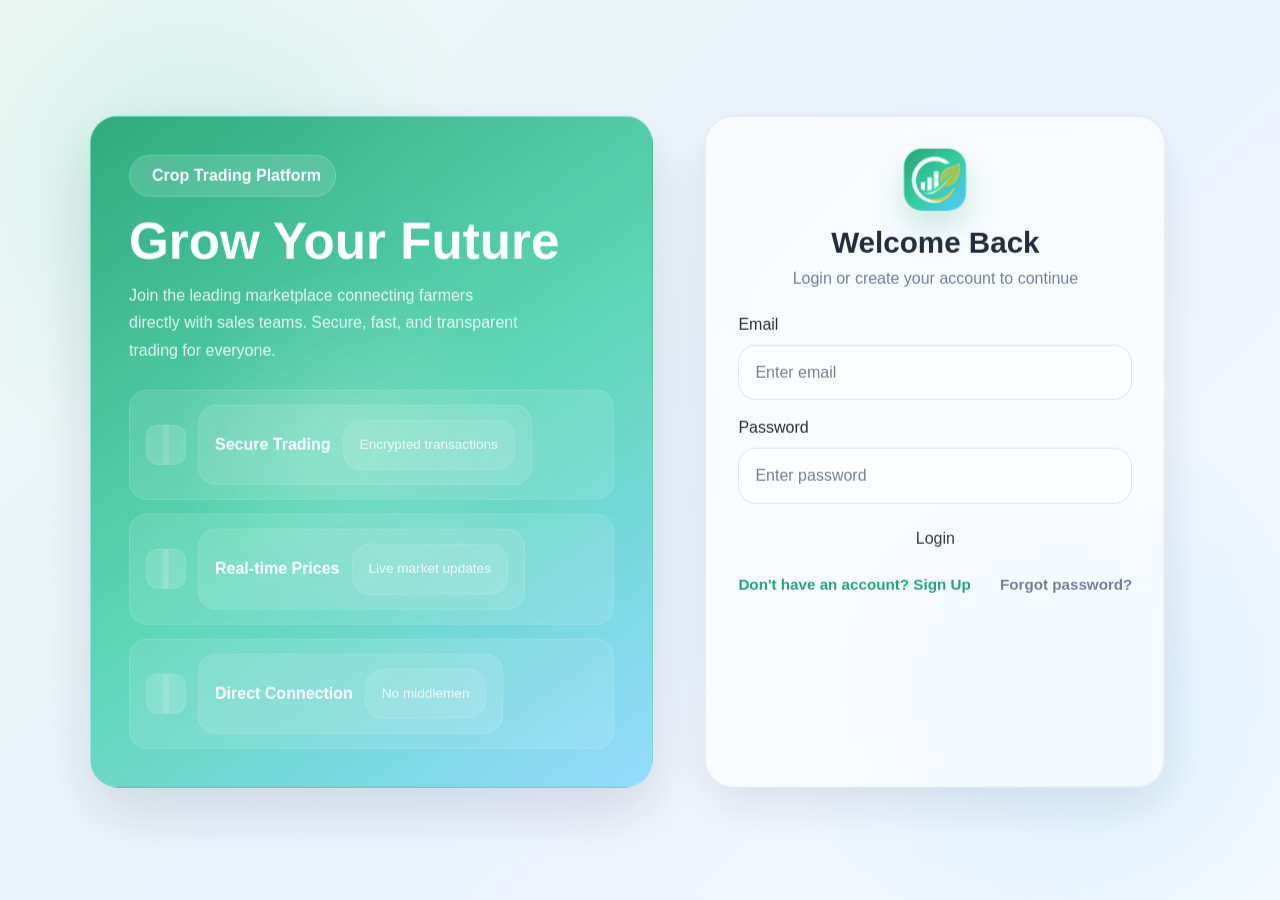
==== commit 0aa74779: "removing unwanted and duplicates lines in front-end files" ====
--- a/frontend/farmer-orders.html
+++ b/frontend/farmer-orders.html
@@ -5,8 +5,6 @@
   <meta charset="UTF-8" />
   <meta name="viewport" content="width=device-width, initial-scale=1.0" />
   <title>Farmer Orders</title>
-  <!-- <link rel="icon" type="image/x-icon" href="favicon.ico"> -->
-  <!-- or if using PNG -->
   <link rel="icon" type="image/png" href="images/logo.png">
   <link href="https://cdn.jsdelivr.net/npm/bootstrap@5.3.3/dist/css/bootstrap.min.css" rel="stylesheet">
   <link href="https://unpkg.com/aos@2.3.1/dist/aos.css" rel="stylesheet">
--- a/frontend/css/style.css
+++ b/frontend/css/style.css
@@ -1784,7 +1784,7 @@
 }
 
 /* =========================
-   22. ORDERS PAGE CARDS
+   22. salesman ORDERS PAGE CARDS
 ========================= */
 /* =========================
    ORDERS PAGE DARK MODE FIX
@@ -1817,9 +1817,9 @@
 [data-theme="dark"] .order-card h2,
 [data-theme="dark"] .order-card h3,
 [data-theme="dark"] .order-card h4,
-[data-theme="dark"] .order-card h5,
+/* [data-theme="dark"] .order-card h5, */
 [data-theme="dark"] .order-card h6,
-[data-theme="dark"] .order-card p,
+/* [data-theme="dark"] .order-card p, */
 [data-theme="dark"] .order-card span,
 [data-theme="dark"] .order-card div,
 [data-theme="dark"] .order-card strong,
@@ -1827,7 +1827,19 @@
 [data-theme="dark"] .order-card li,
 [data-theme="dark"] .order-card .card-title,
 [data-theme="dark"] .order-card .card-text {
-  color: #ffffff !important;
+  color: rgba(255, 255, 255, 0.72) !important;
+}
+
+[data-theme="dark"] .order-card h5{
+  color: #ccd3d3 !important;
+  font-weight: 400;
+}
+
+[data-theme="dark"] .order-card p{
+  /* color: rgba(79, 196, 216, 0.72) !important;
+  font-weight: 200; */
+  color: rgba(255, 255, 255, 0.72) !important;
+  font-weight: 200;
 }
 
 /* Softer secondary text */
@@ -1883,4 +1895,53 @@
   background: rgba(255, 255, 255, 0.06) !important;
   color: #ffffff !important;
   border-color: rgba(255, 255, 255, 0.14) !important;
+}
+
+
+/* =========================
+   22. received  ORDERS PAGE CARDS
+========================= */
+.received-order-card {
+  background: rgba(255, 255, 255, 0.92);
+  border-radius: 24px;
+  transition: transform 0.25s ease, box-shadow 0.25s ease;
+}
+
+.received-order-card:hover {
+  transform: translateY(-4px);
+  box-shadow: 0 20px 50px rgba(15, 23, 42, 0.16);
+}
+
+[data-theme="dark"] .received-order-card {
+  background: rgba(13, 22, 36, 0.92) !important;
+  border: 1px solid rgba(255, 255, 255, 0.08) !important;
+  box-shadow: 0 24px 60px rgba(0, 0, 0, 0.34);
+}
+
+[data-theme="dark"] .received-order-card,
+[data-theme="dark"] .received-order-card h5,
+/* [data-theme="dark"] .received-order-card p, */
+[data-theme="dark"] .received-order-card strong,
+/* [data-theme="dark"] .received-order-card .card-title, */
+[data-theme="dark"] .received-order-card .card-body {
+  color: rgba(255, 255, 255, 0.72) !important;
+}
+
+[data-theme="dark"] .received-order-card .card-title{
+  color: #ccd3d3 !important;
+  font-weight: 400;
+}
+
+[data-theme="dark"] .received-order-card p{
+  color: rgba(255, 255, 255, 0.72) !important;
+  font-weight: 200;
+}
+
+[data-theme="dark"] .received-order-card .text-muted {
+  color: rgba(255, 255, 255, 0.72) !important;
+}
+
+[data-theme="dark"] .received-order-card .badge.bg-light {
+  background: rgba(255, 255, 255, 0.12) !important;
+  color: rgba(255, 255, 255, 0.72) !important;
 }
